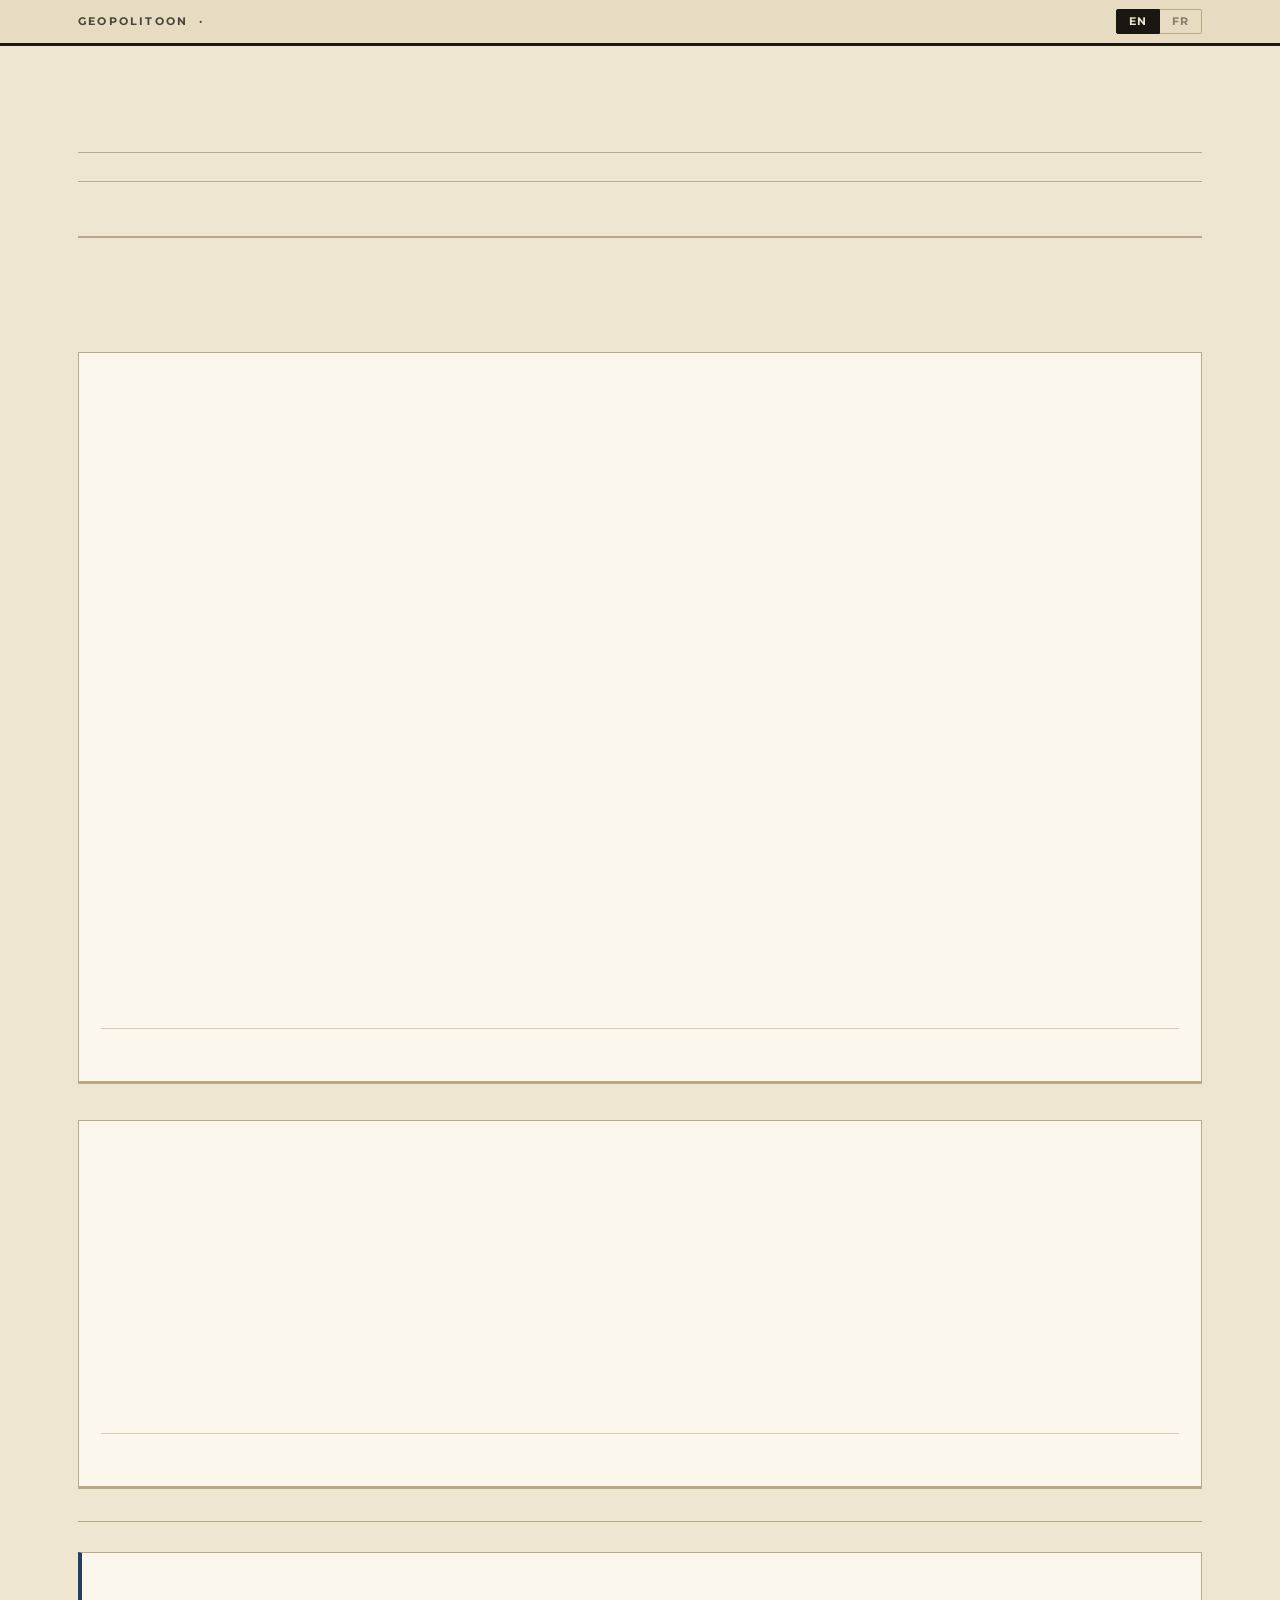
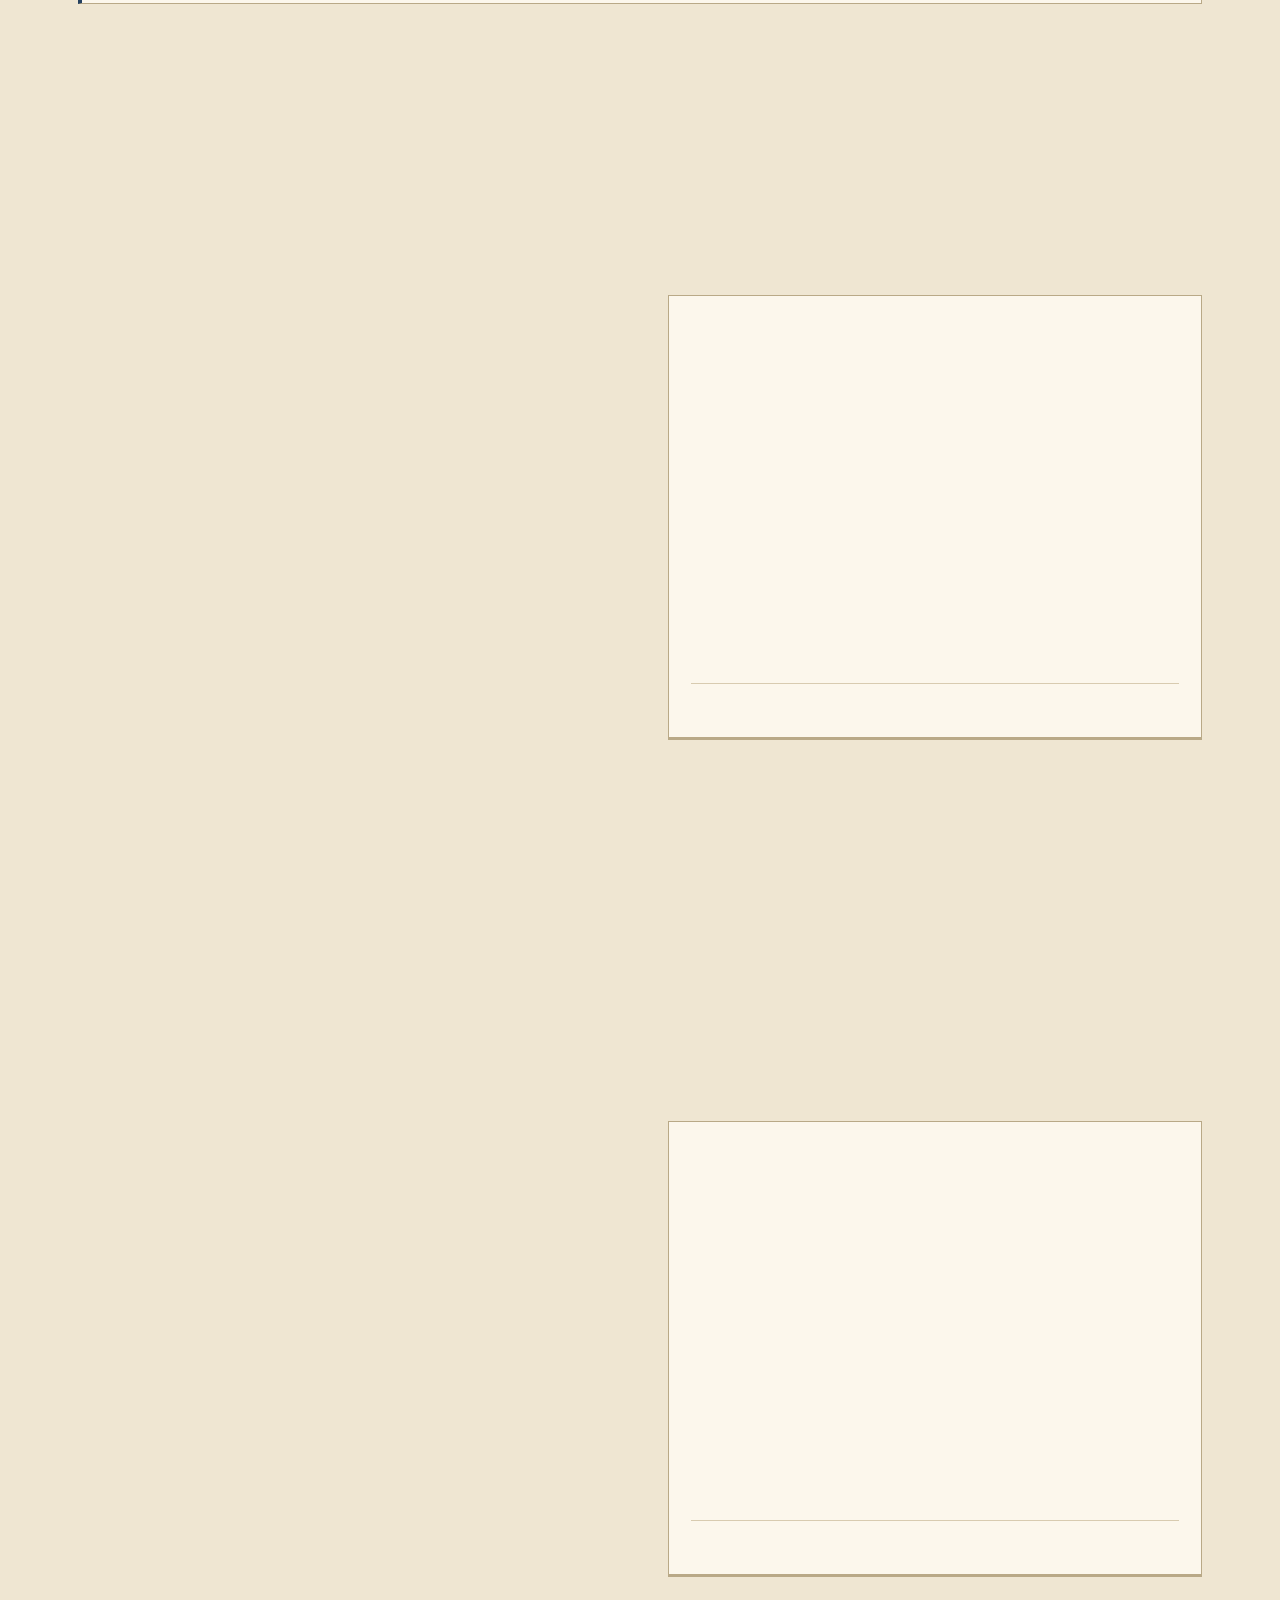
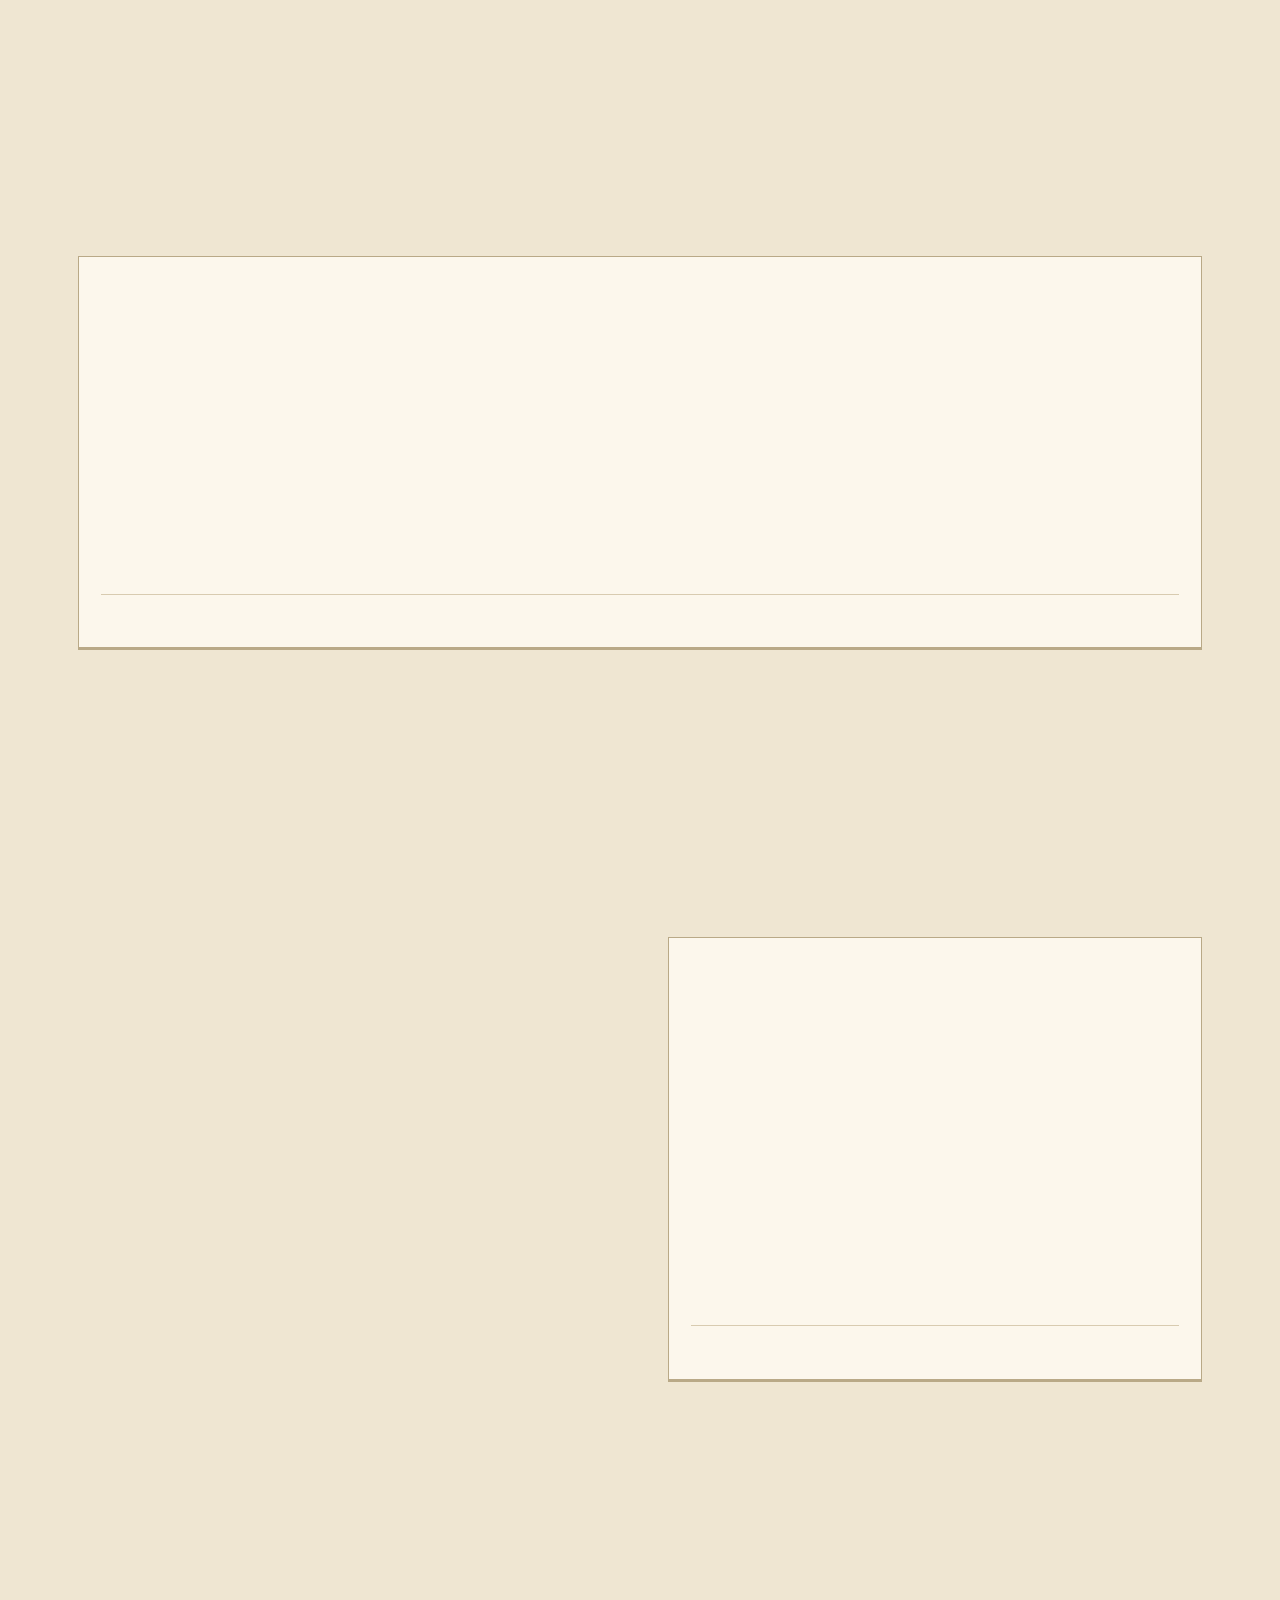
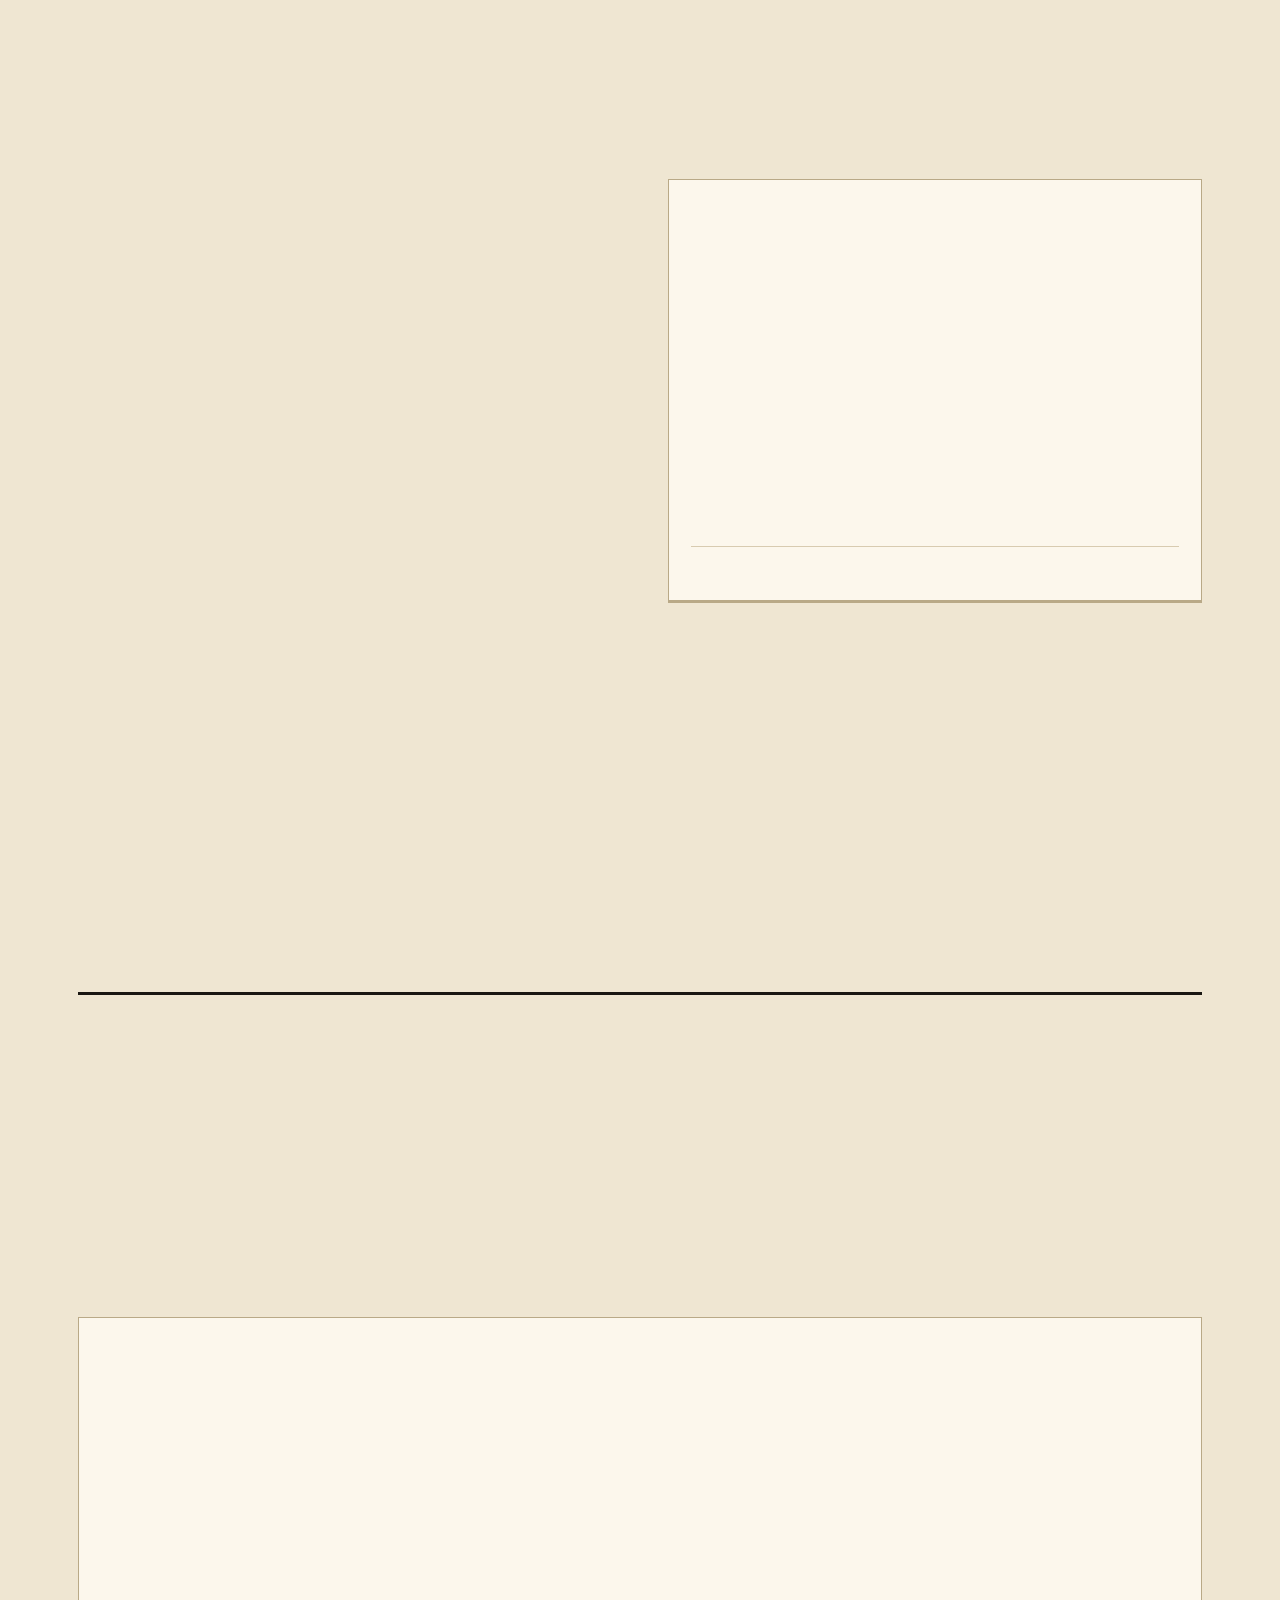
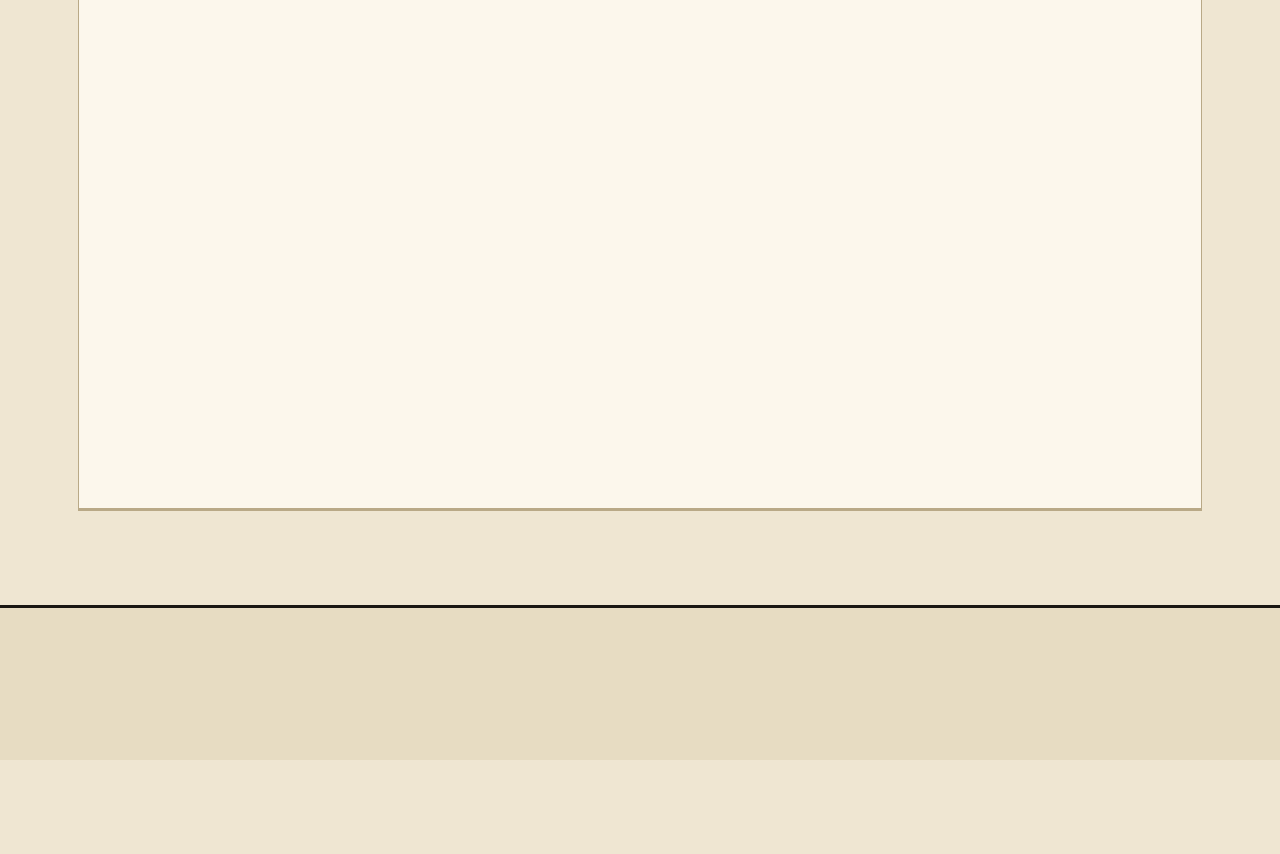
==== woman_in_ict_comapnies_brussels/index.html @ a83da3f2 "Add files via upload" ====
<!DOCTYPE html>
<html lang="en">
<head>
<meta charset="utf-8">
<meta name="viewport" content="width=device-width, initial-scale=1">
<title>Women on ICT Payrolls · geopolitoon</title>
<meta http-equiv="refresh" content="0; url=./article.html">
<link rel="canonical" href="./article.html">
<style>
  body{margin:0;min-height:100vh;background:#EFE6D2;color:#4A443C;
    font-family:system-ui,sans-serif;display:flex;align-items:center;
    justify-content:center;font-size:15px}
  a{color:#A83C14}
</style>
</head>
<body>
  <p>Loading the story… <a href="./article.html">continue &rarr;</a></p>
</body>
</html>
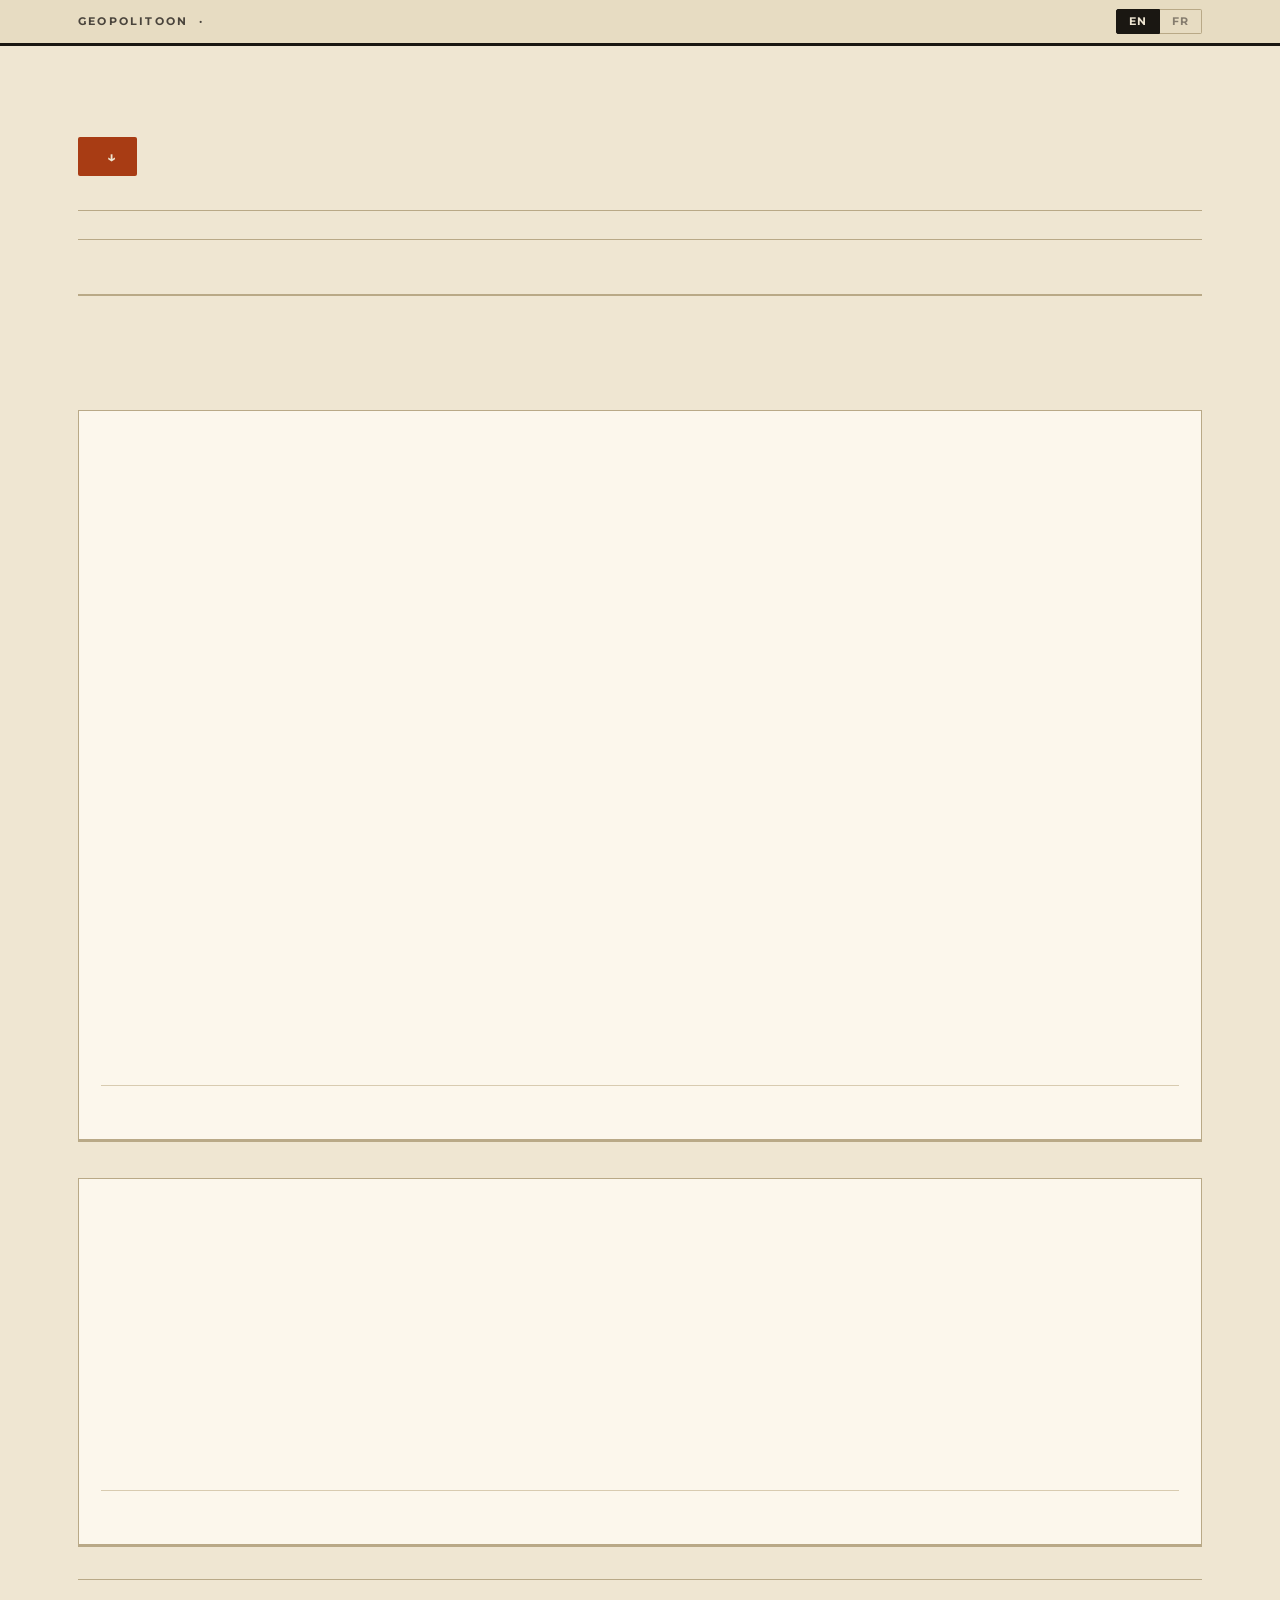
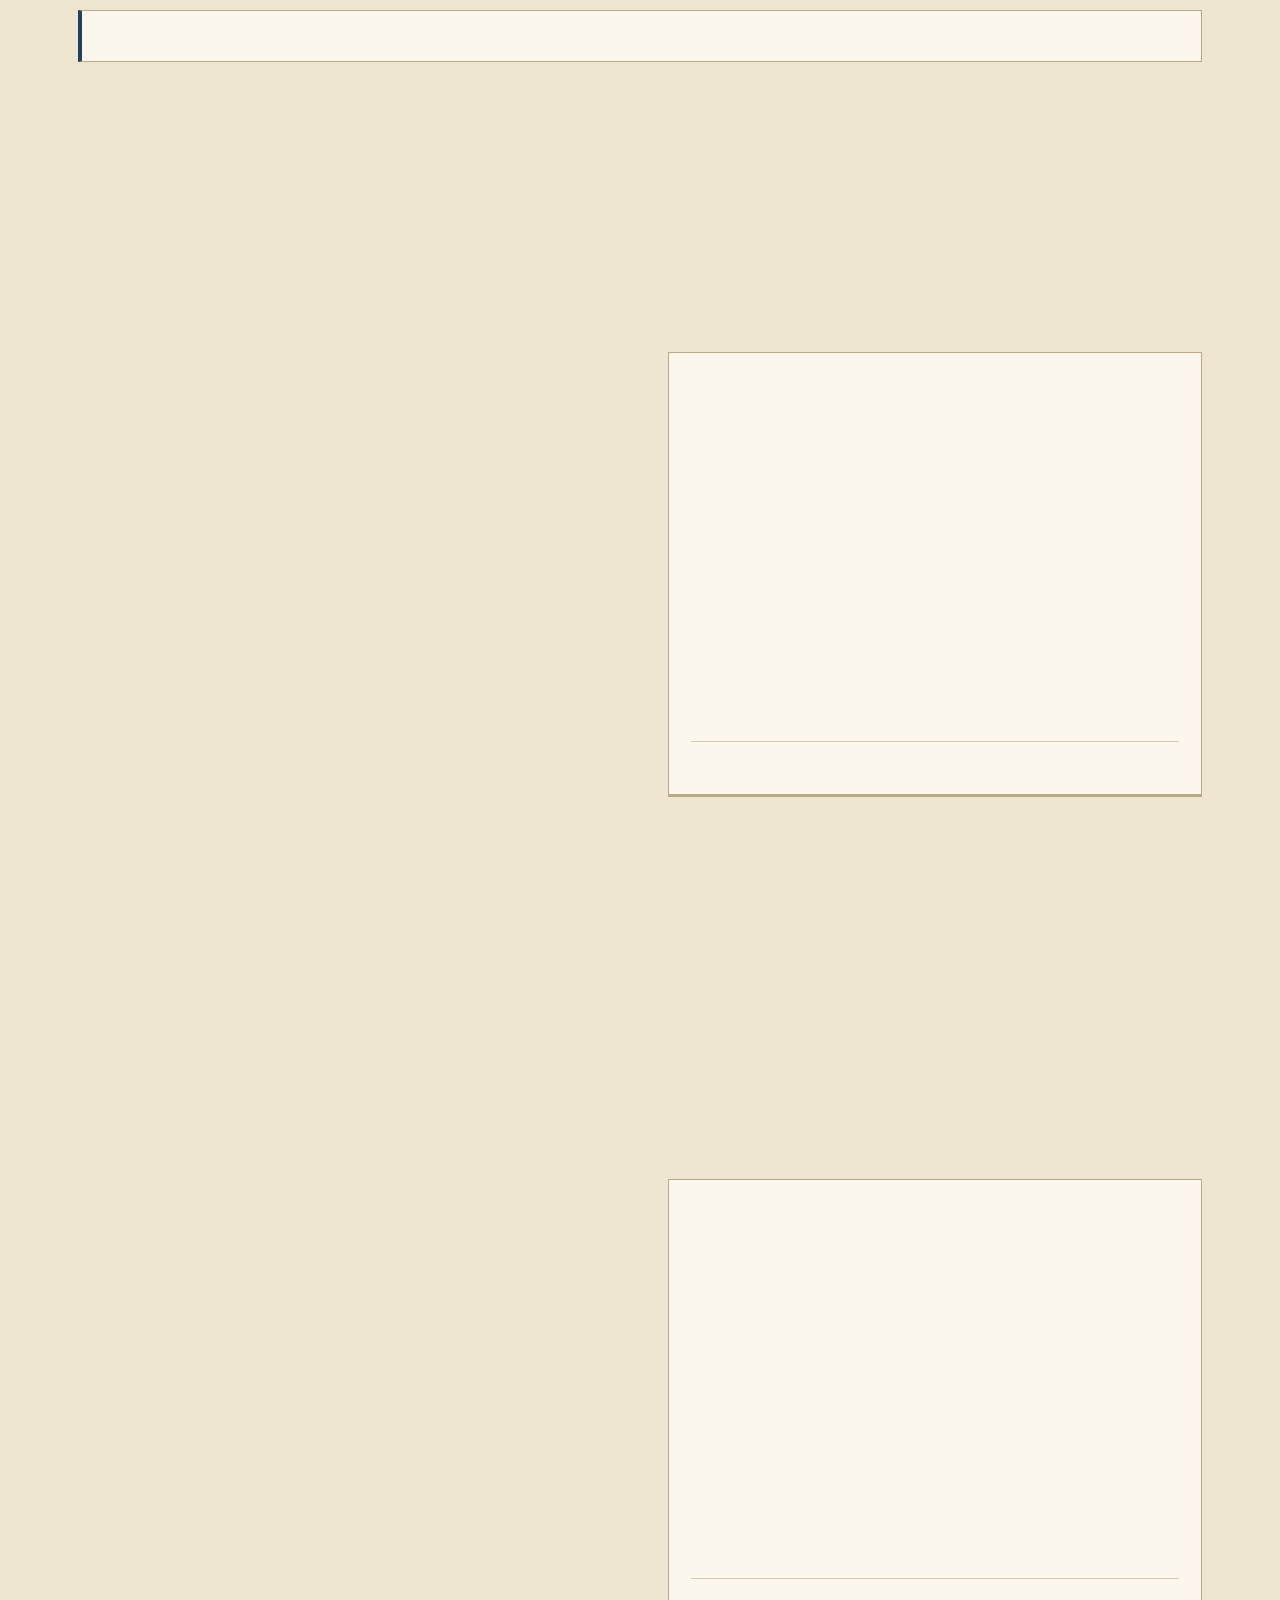
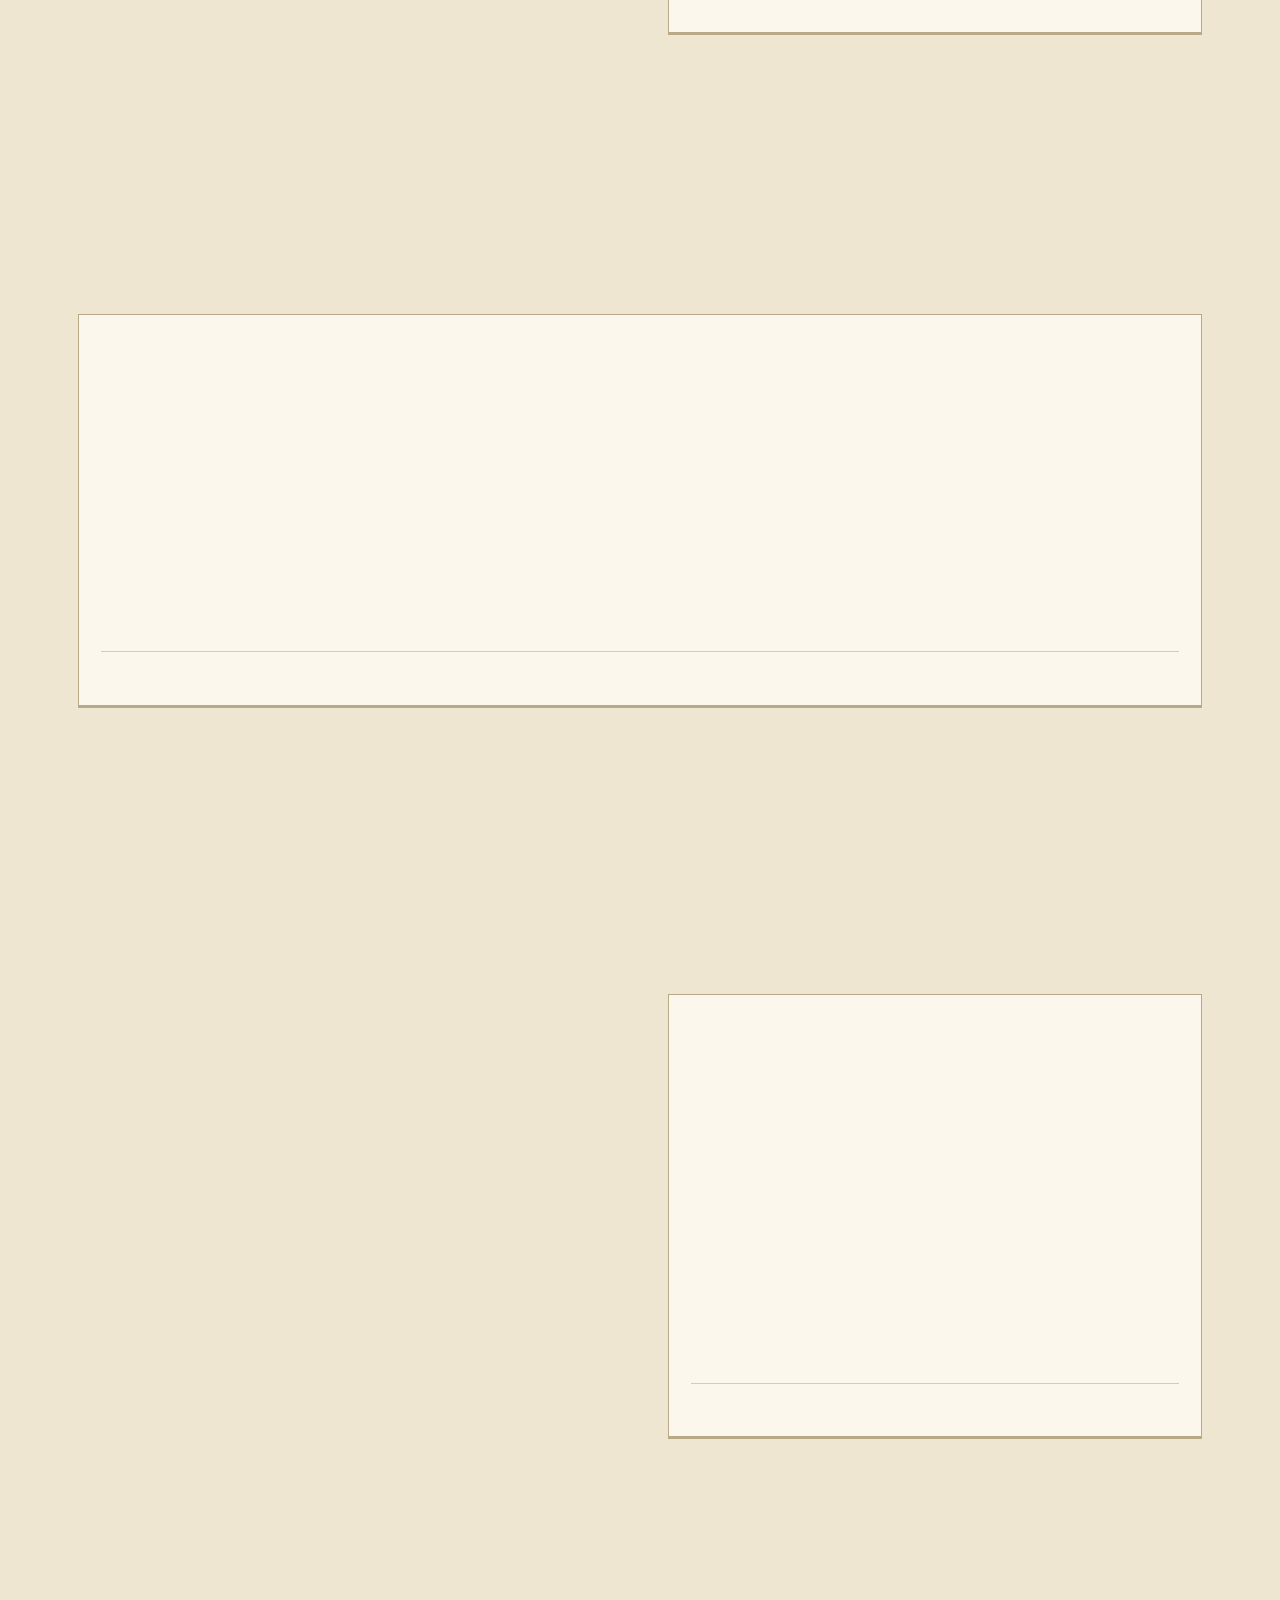
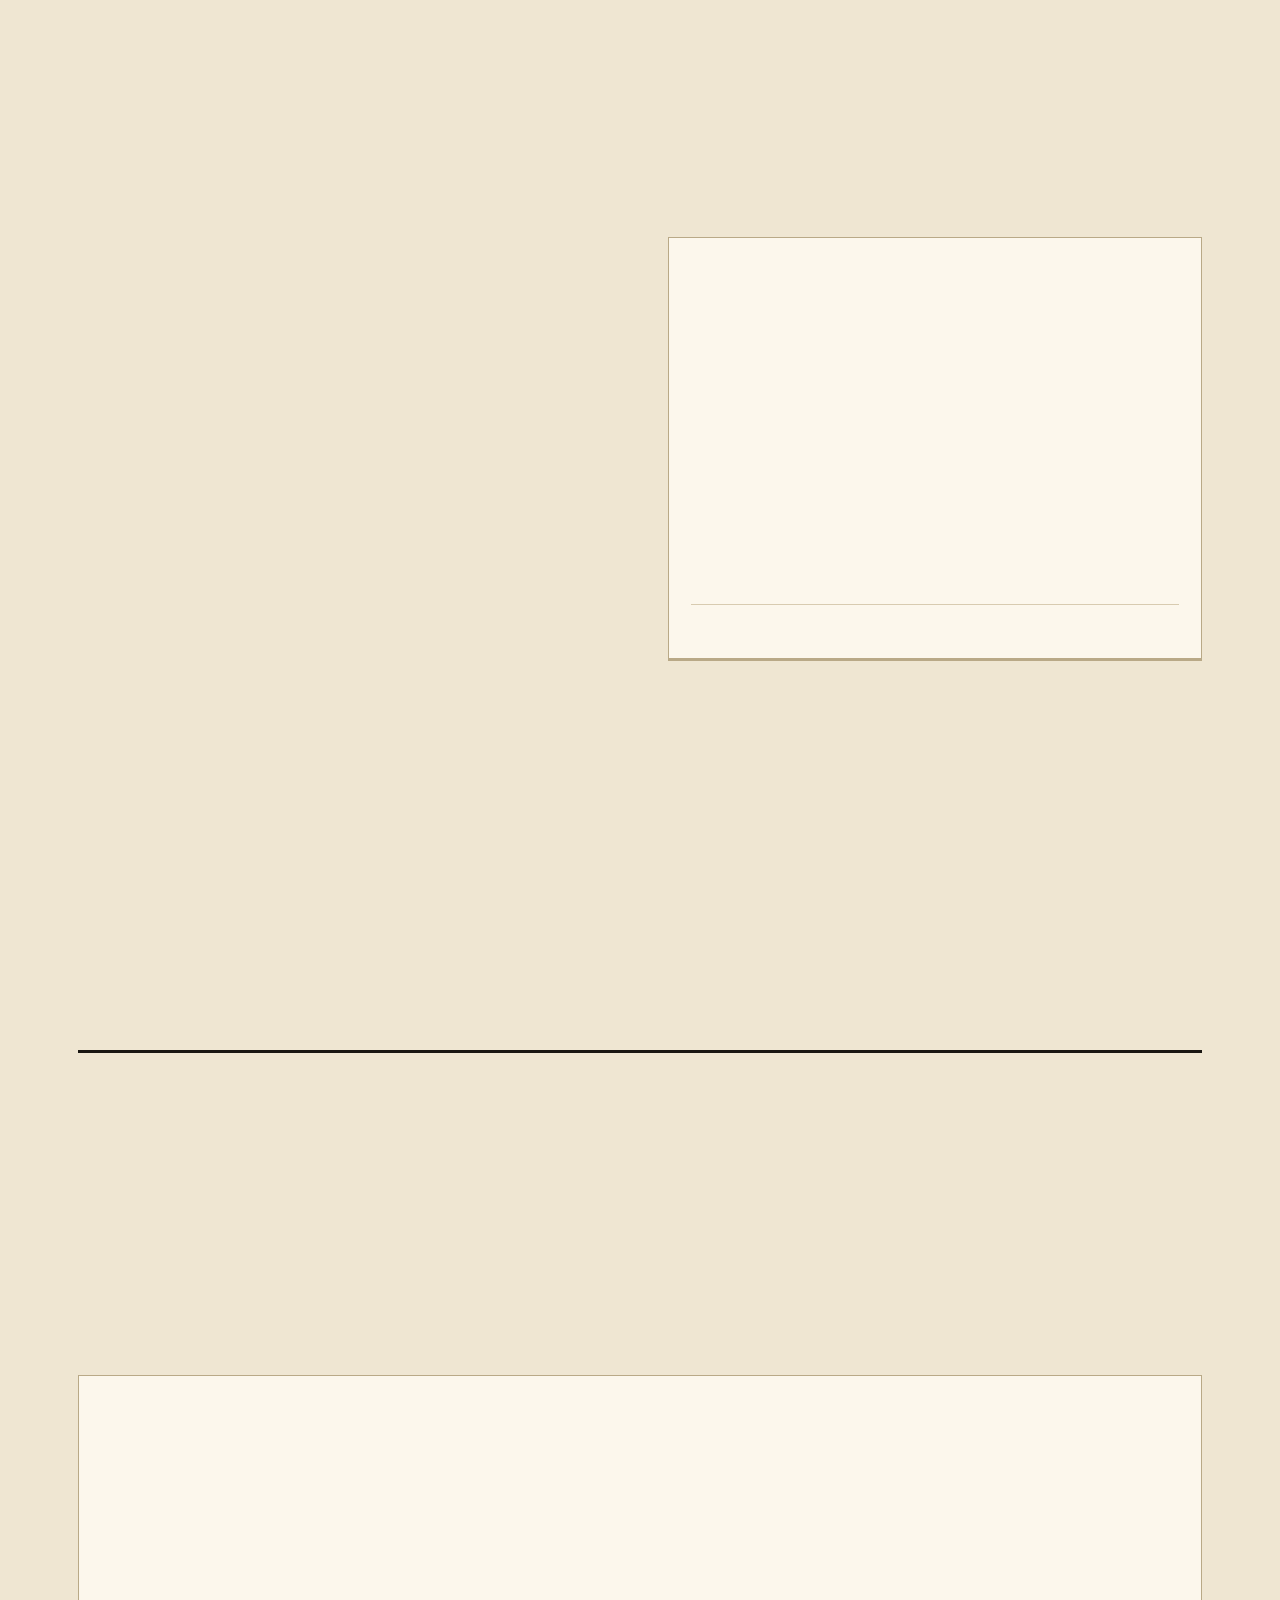
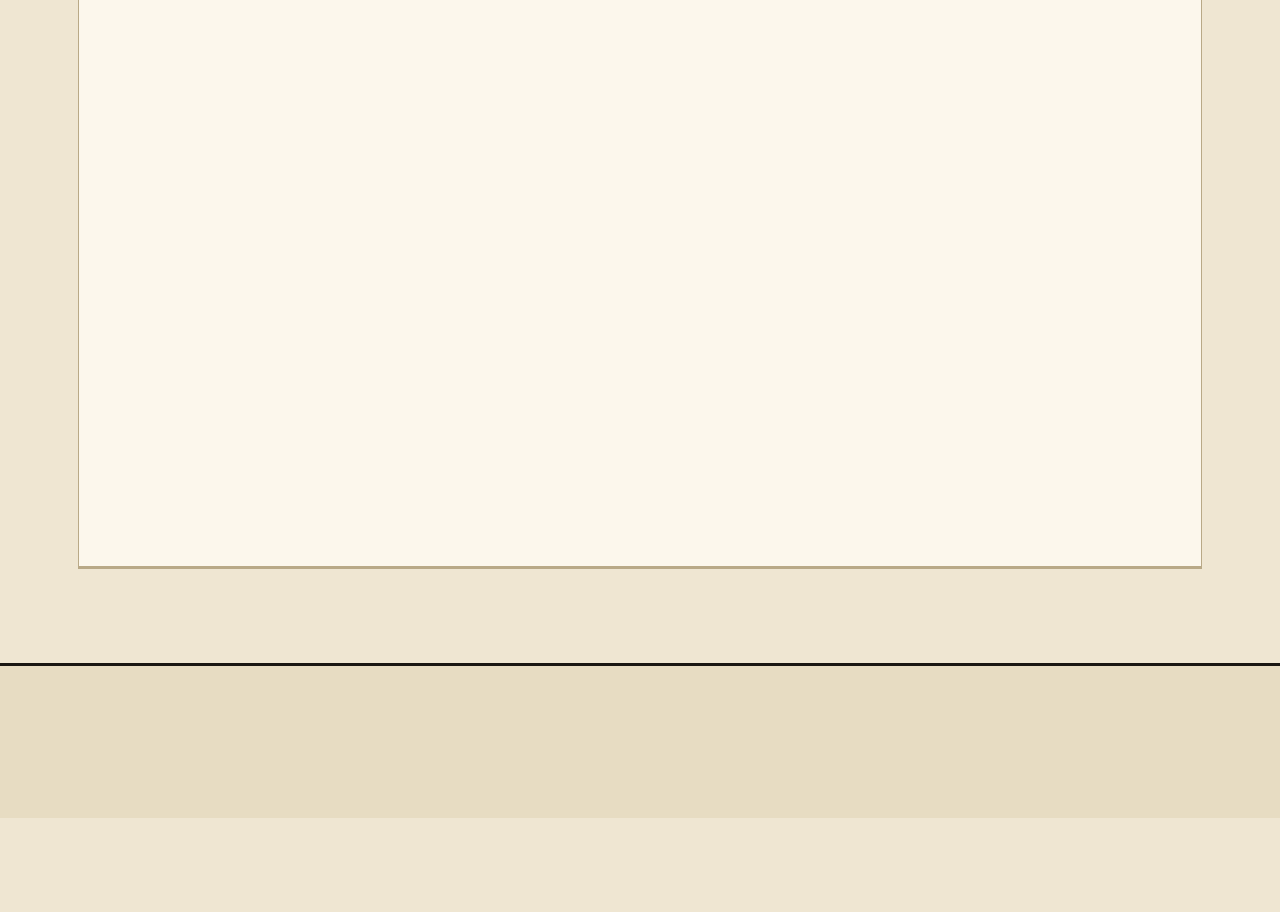
==== commit b7a8ac1d: "First-person voice, new hero boxes, drop opt-in line" ====
--- a/woman_in_ict_comapnies_brussels/index.html
+++ b/woman_in_ict_comapnies_brussels/index.html
@@ -1,19 +1,7 @@
-<!DOCTYPE html>
-<html lang="en">
-<head>
-<meta charset="utf-8">
+<!DOCTYPE html><html lang="en"><head><meta charset="utf-8">
 <meta name="viewport" content="width=device-width, initial-scale=1">
 <title>Women on ICT Payrolls · geopolitoon</title>
 <meta http-equiv="refresh" content="0; url=./article.html">
 <link rel="canonical" href="./article.html">
-<style>
-  body{margin:0;min-height:100vh;background:#EFE6D2;color:#4A443C;
-    font-family:system-ui,sans-serif;display:flex;align-items:center;
-    justify-content:center;font-size:15px}
-  a{color:#A83C14}
-</style>
-</head>
-<body>
-  <p>Loading the story… <a href="./article.html">continue &rarr;</a></p>
-</body>
-</html>
+<style>body{margin:0;min-height:100vh;background:#EFE6D2;color:#4A443C;font-family:system-ui,sans-serif;display:flex;align-items:center;justify-content:center;font-size:15px}a{color:#A83C14}</style>
+</head><body><p>Loading the story… <a href="./article.html">continue &rarr;</a></p></body></html>
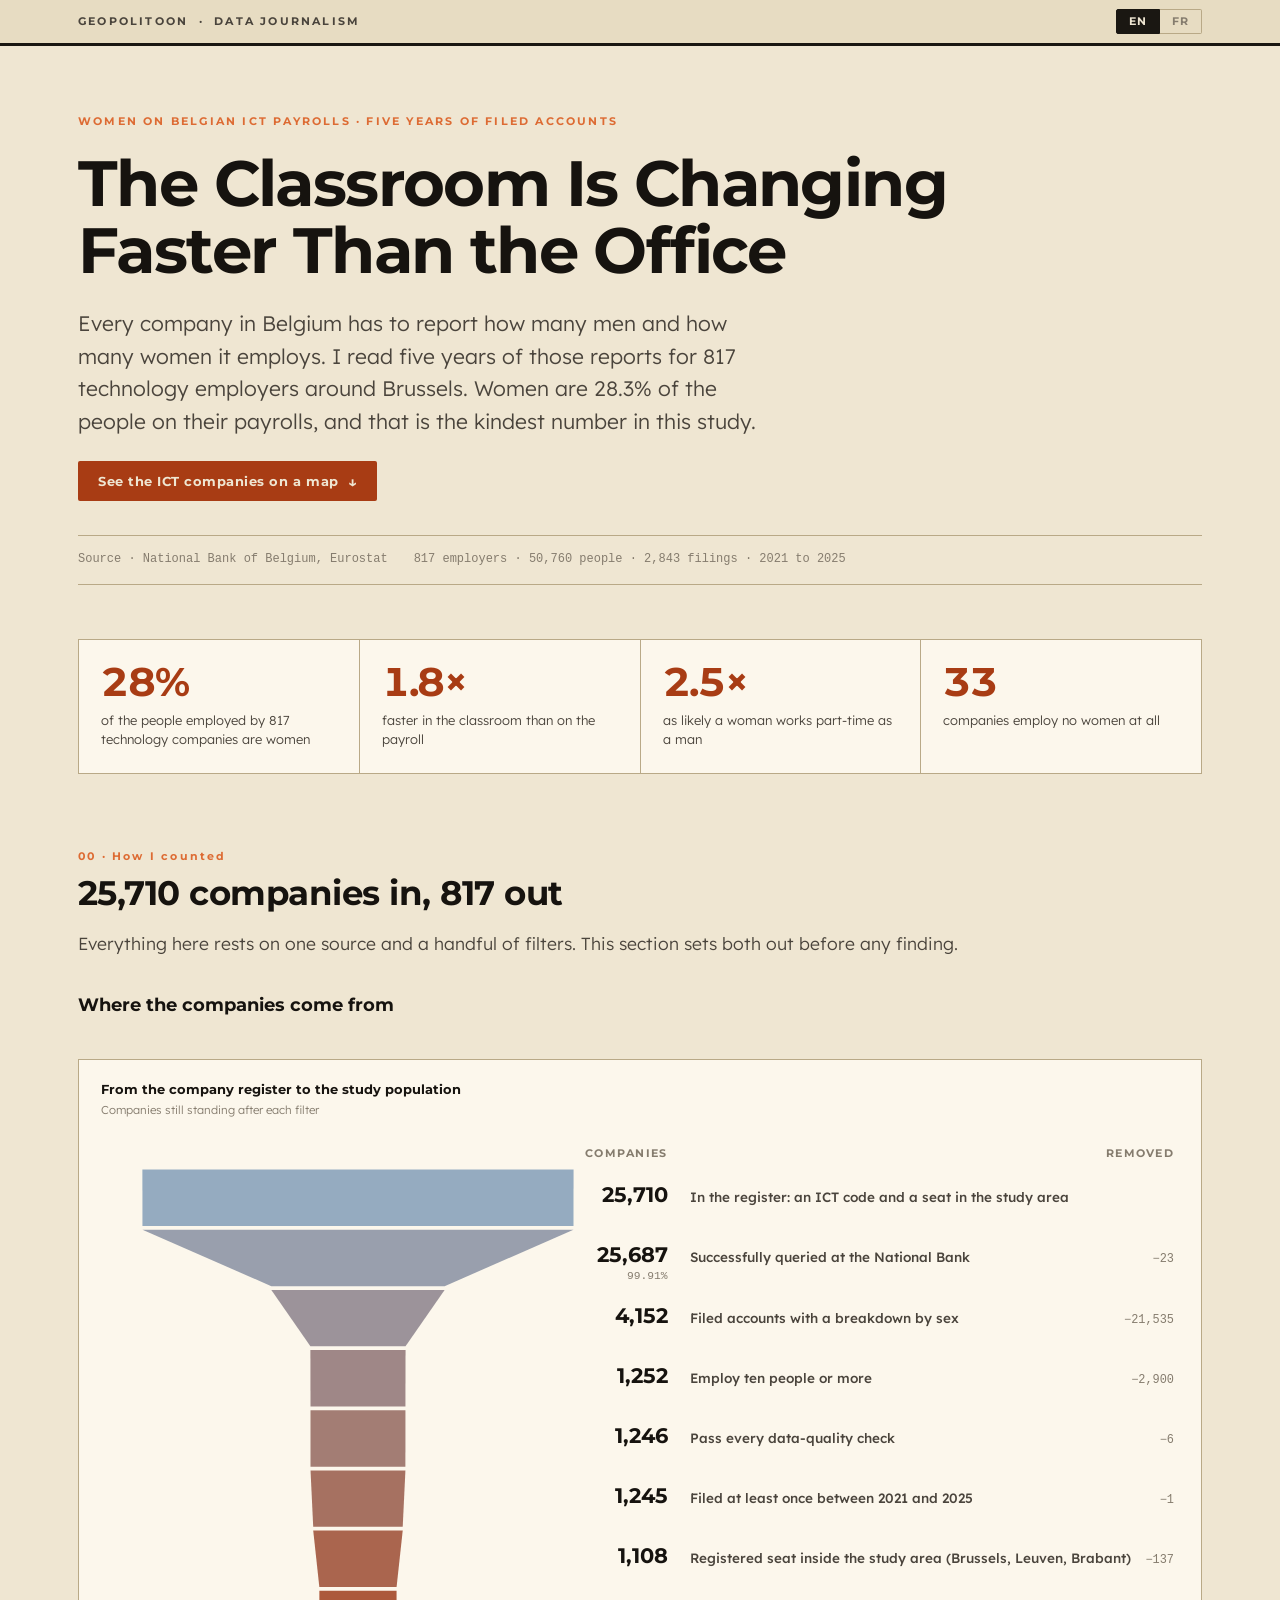
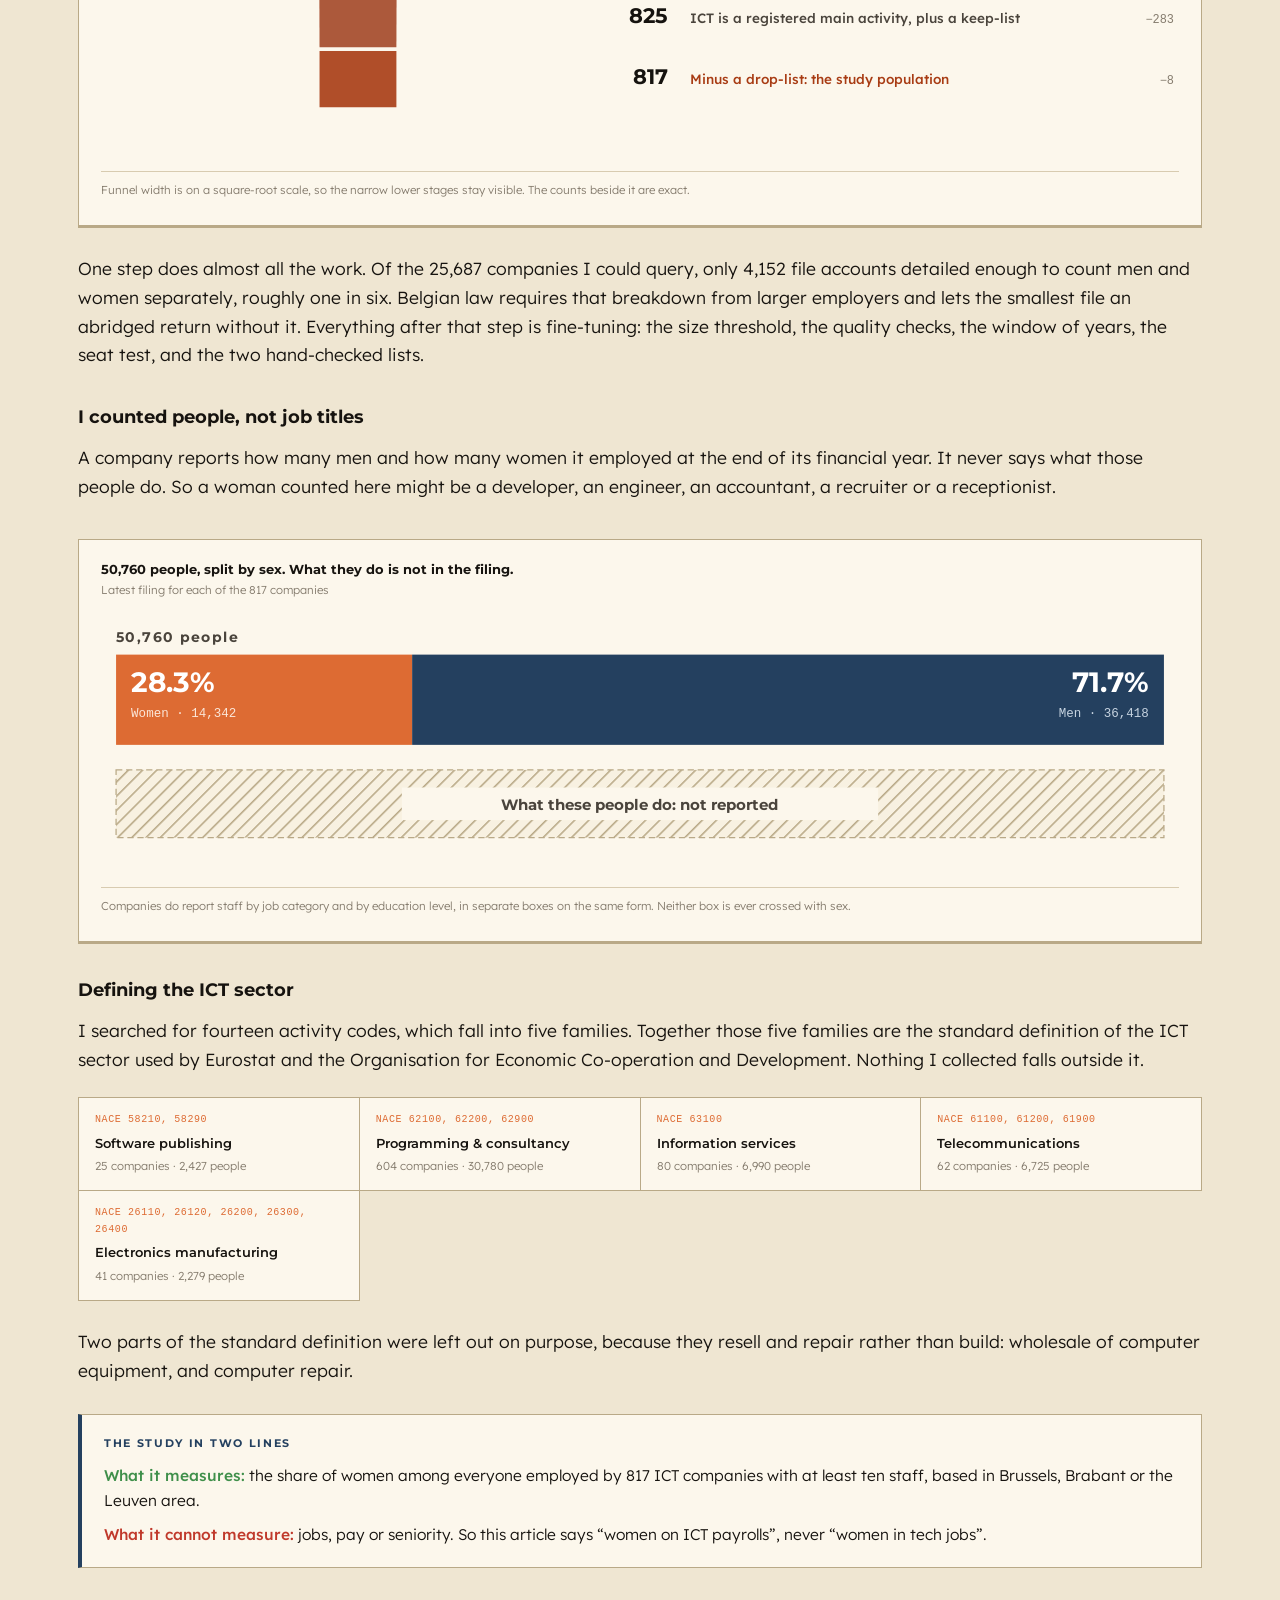
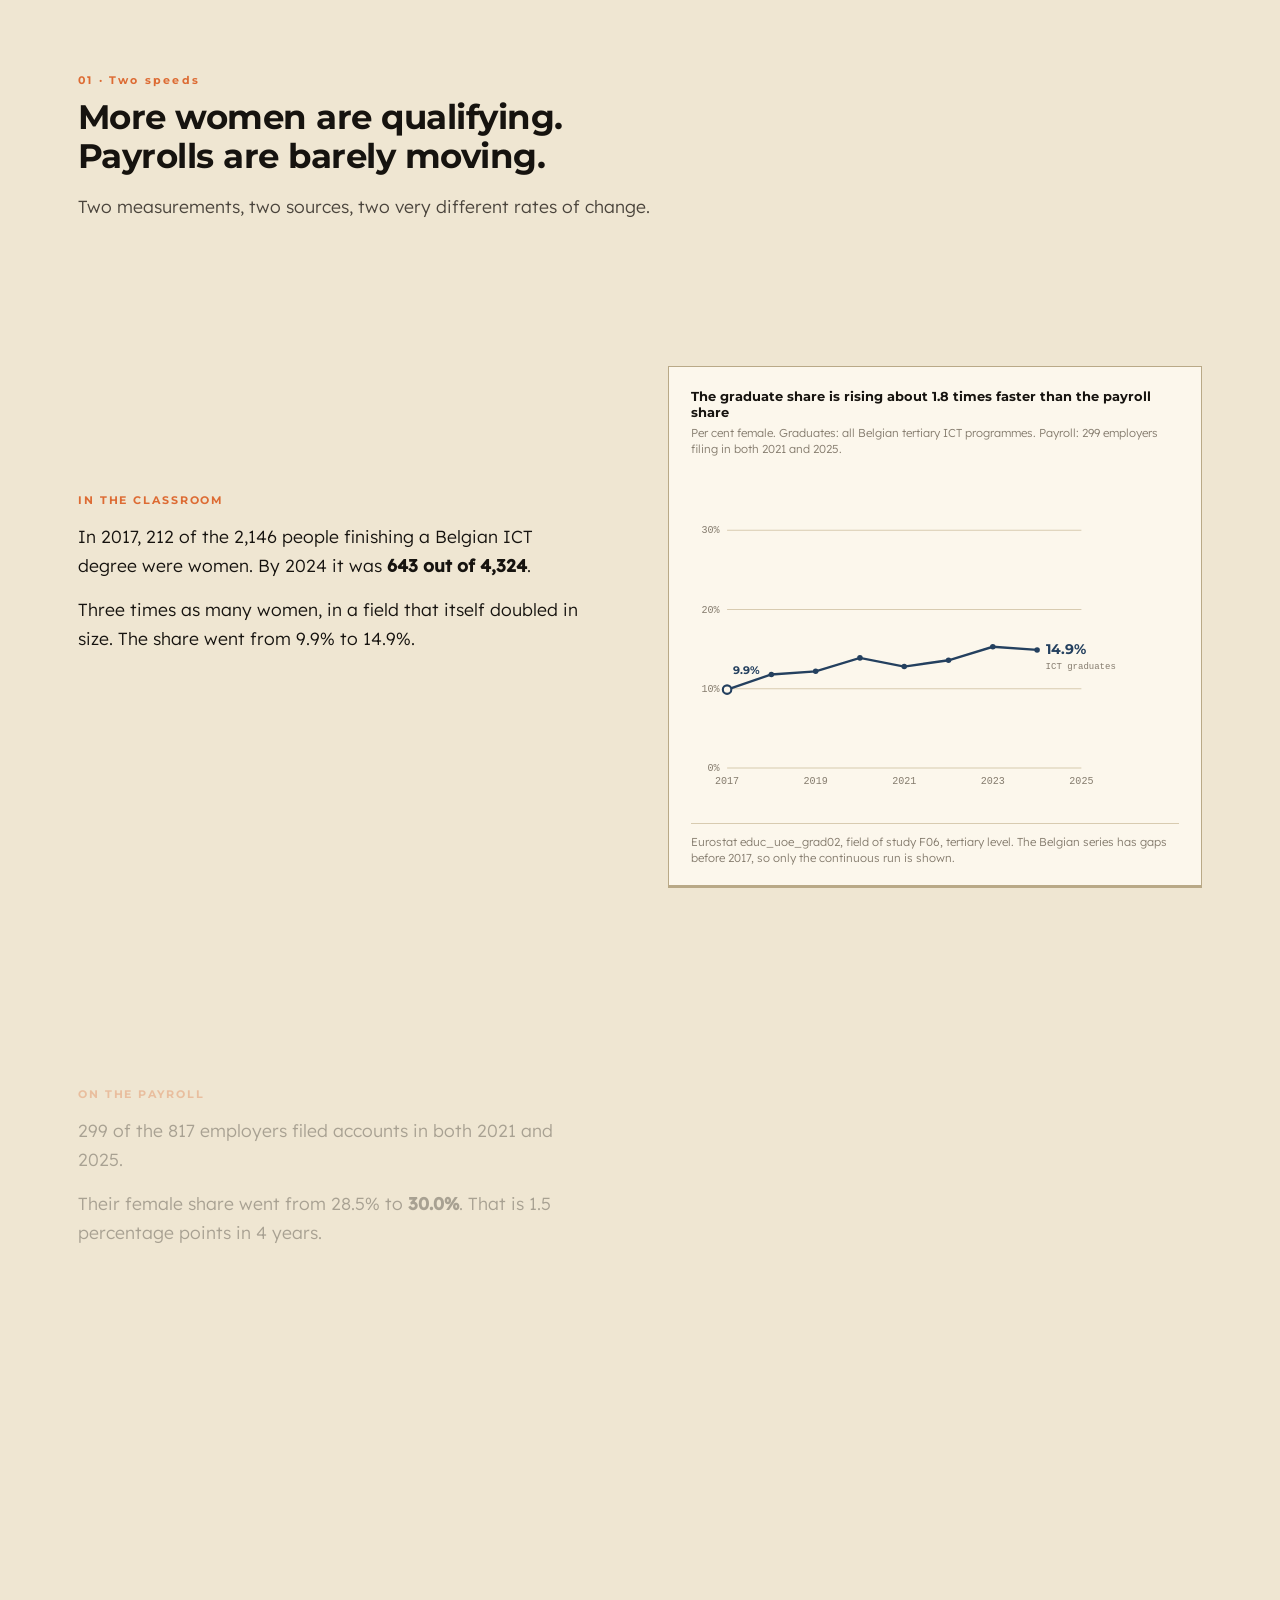
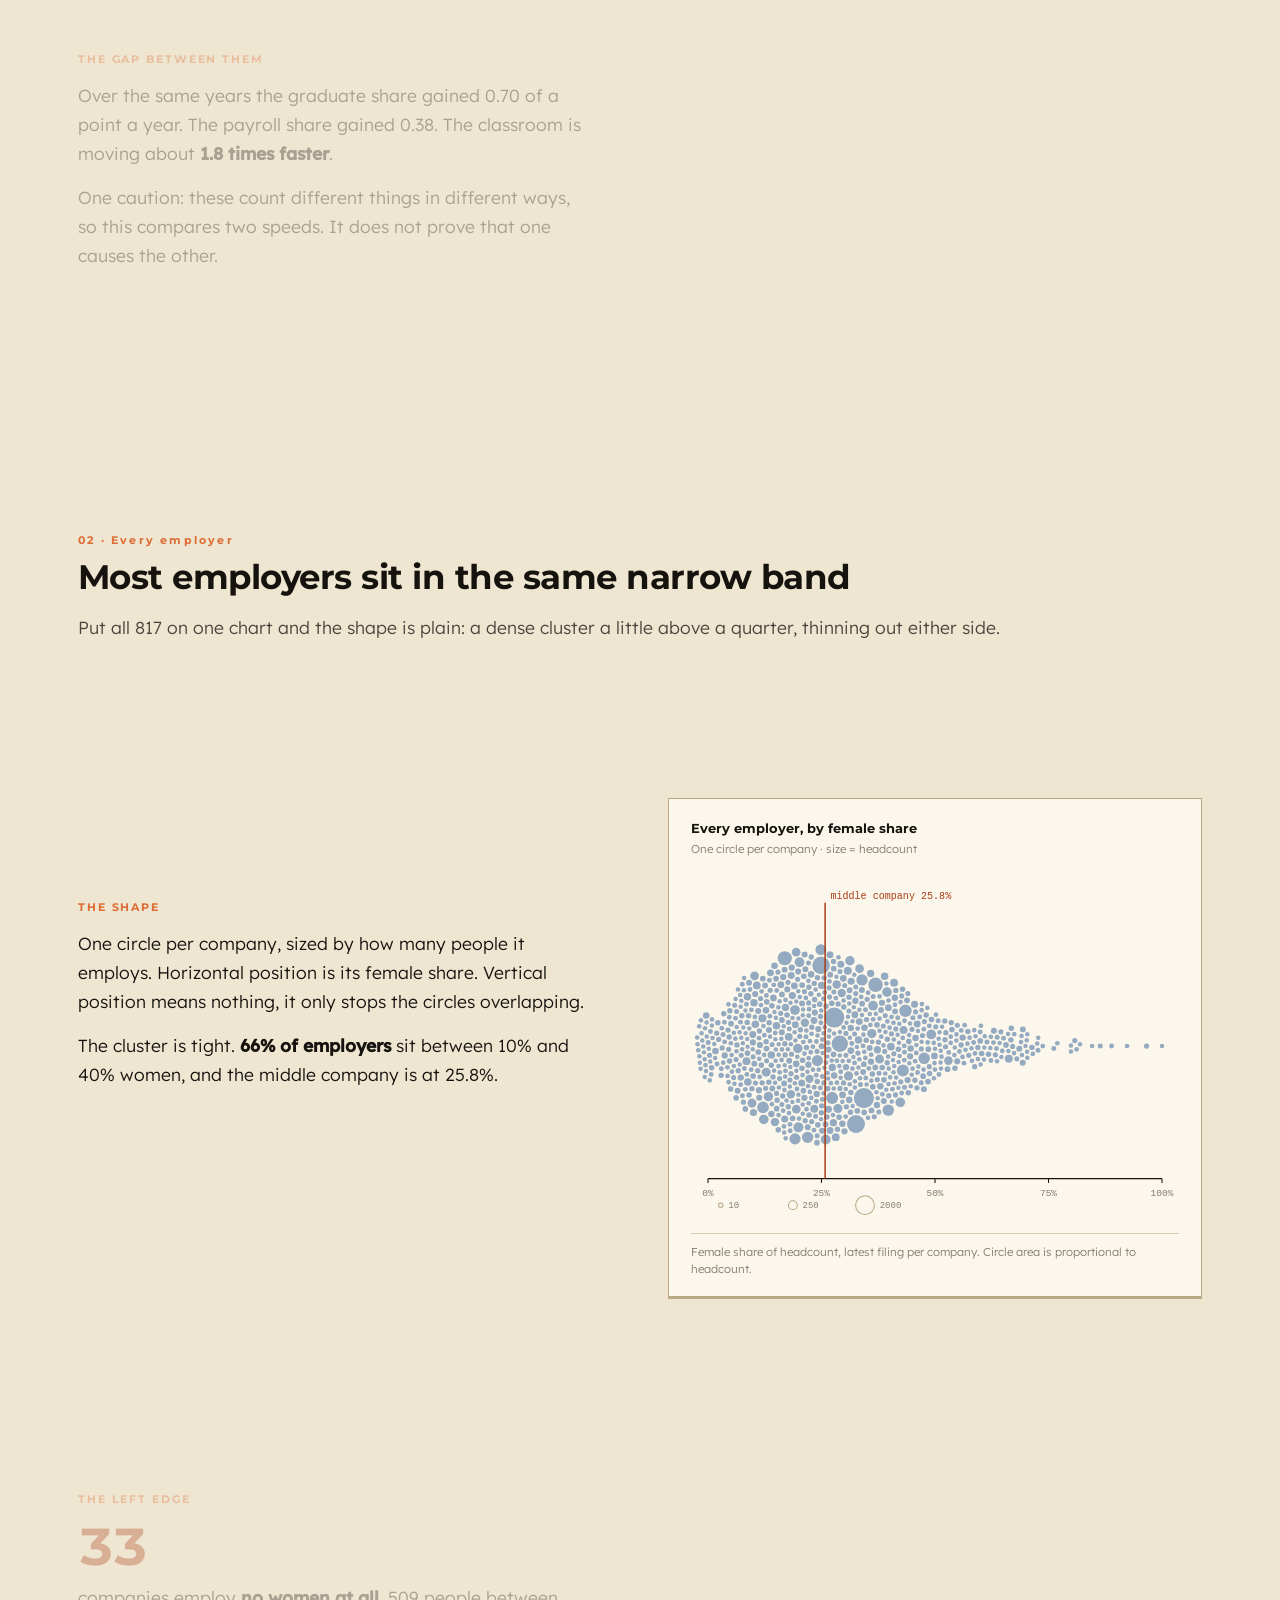
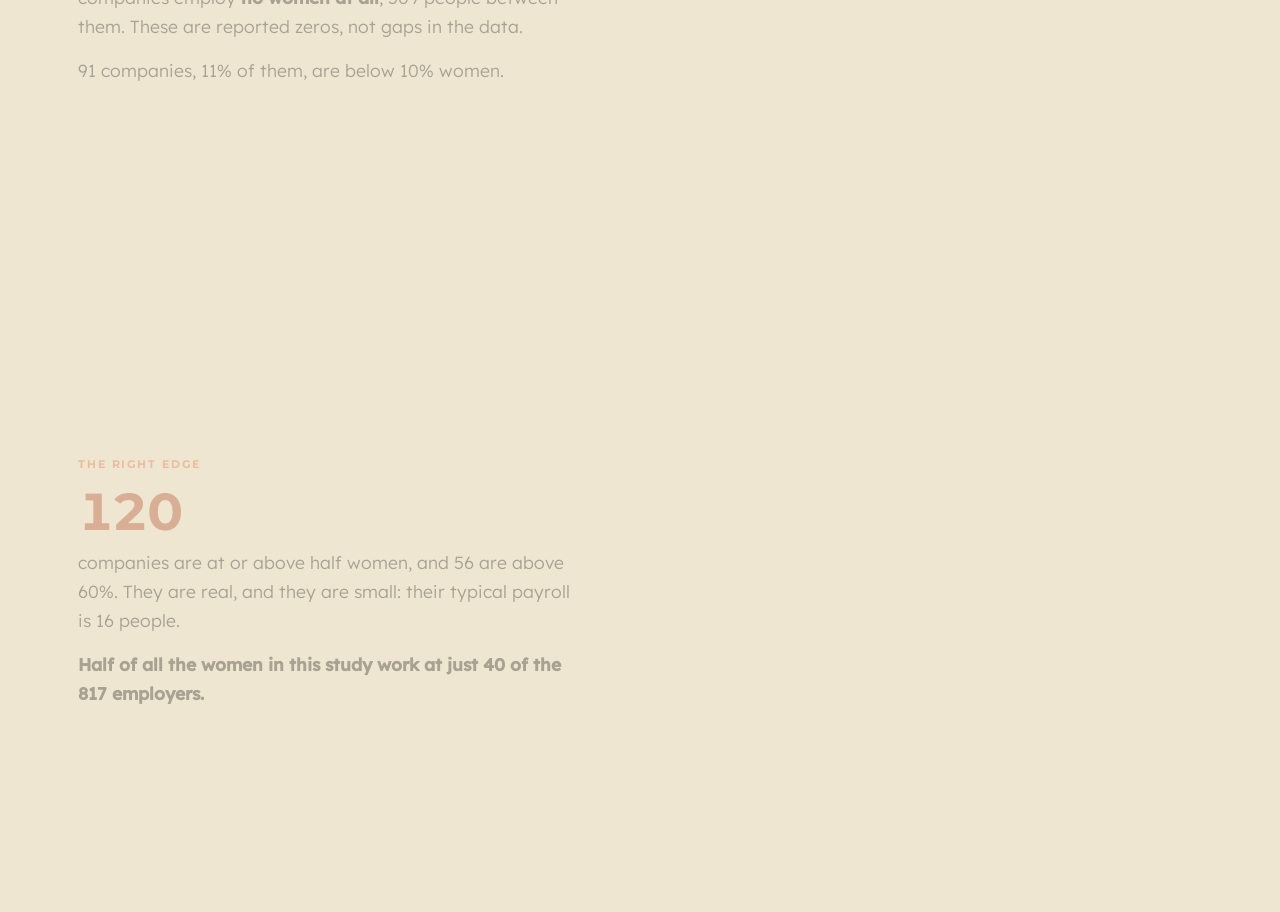
==== commit 565ee847: "Map shows female share (women/total) everywhere, not a median" ====
--- a/woman_in_ict_comapnies_brussels/index.html
+++ b/woman_in_ict_comapnies_brussels/index.html
@@ -1,7 +1 @@
-<!DOCTYPE html><html lang="en"><head><meta charset="utf-8">
-<meta name="viewport" content="width=device-width, initial-scale=1">
-<title>Women on ICT Payrolls · geopolitoon</title>
-<meta http-equiv="refresh" content="0; url=./article.html">
-<link rel="canonical" href="./article.html">
-<style>body{margin:0;min-height:100vh;background:#EFE6D2;color:#4A443C;font-family:system-ui,sans-serif;display:flex;align-items:center;justify-content:center;font-size:15px}a{color:#A83C14}</style>
-</head><body><p>Loading the story… <a href="./article.html">continue &rarr;</a></p></body></html>
+<!DOCTYPE html><html lang="en"><head><meta charset="utf-8"><meta name="viewport" content="width=device-width, initial-scale=1"><title>Women on ICT Payrolls · geopolitoon</title><meta http-equiv="refresh" content="0; url=./article.html"><link rel="canonical" href="./article.html"><style>body{margin:0;min-height:100vh;background:#EFE6D2;color:#4A443C;font-family:system-ui,sans-serif;display:flex;align-items:center;justify-content:center;font-size:15px}a{color:#A83C14}</style></head><body><p>Loading the story… <a href="./article.html">continue &rarr;</a></p></body></html>
